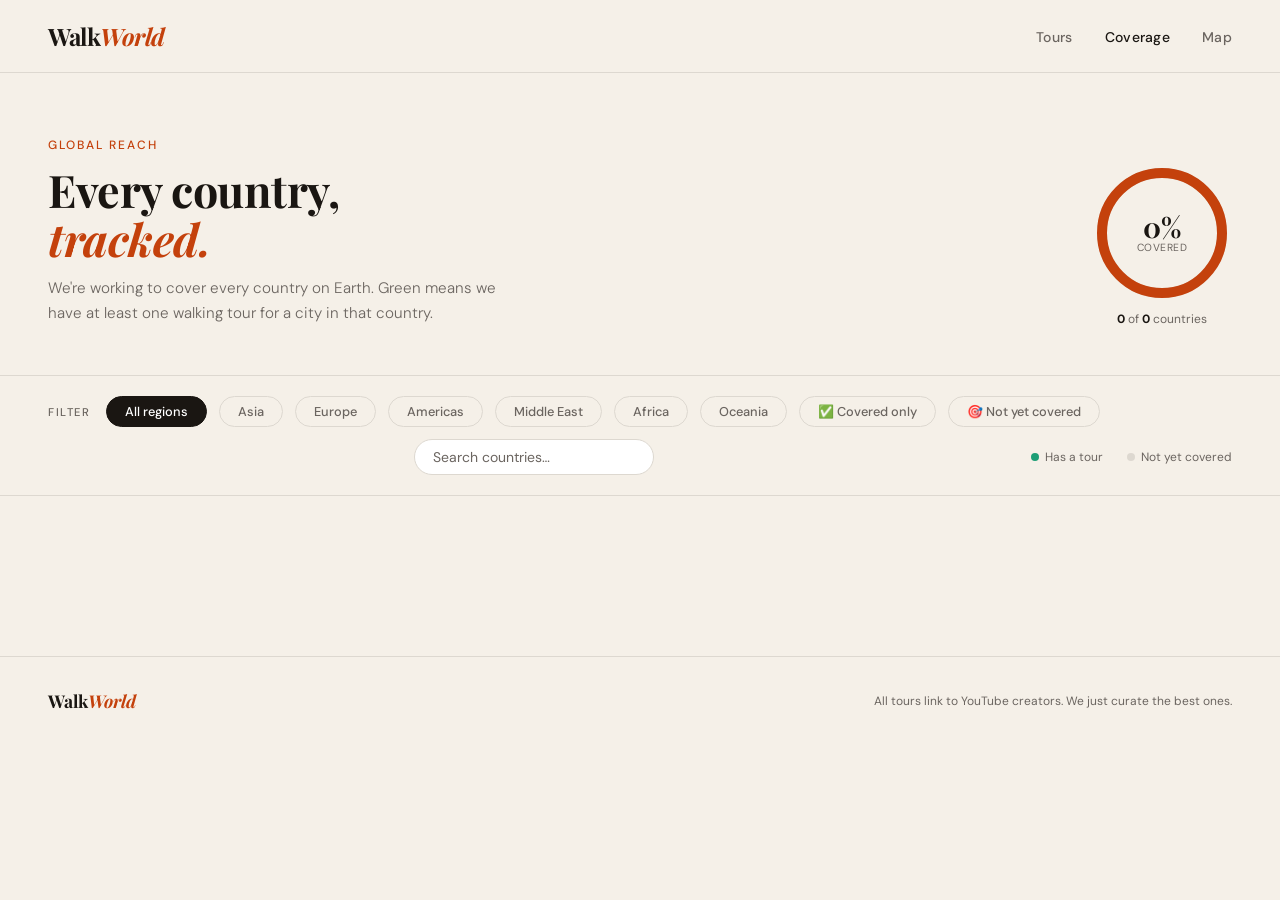
==== coverage.html @ 1f871b3d "update version 3.0.0" ====
<!DOCTYPE html>
<html lang="en">
<head>
  <meta charset="UTF-8">
  <meta name="viewport" content="width=device-width, initial-scale=1.0">
  <title>World Coverage — WalkWorld</title>
  <link href="https://fonts.googleapis.com/css2?family=Playfair+Display:ital,wght@0,400;0,700;1,400&family=DM+Sans:wght@300;400;500&display=swap" rel="stylesheet">
  <link rel="stylesheet" href="styles.css">
  <style>
    /* ── PAGE-SPECIFIC STYLES ── */

    .coverage-hero {
      padding: 4rem 3rem 3rem;
      border-bottom: 1px solid var(--border);
      display: flex;
      align-items: flex-end;
      justify-content: space-between;
      gap: 2rem;
      flex-wrap: wrap;
    }

    .coverage-hero-text p.hero-eyebrow { margin-bottom: 0.75rem; }

    .coverage-hero-title {
      font-family: 'Playfair Display', serif;
      font-size: clamp(2rem, 3.5vw, 3rem);
      font-weight: 700;
      line-height: 1.1;
      letter-spacing: -0.5px;
      margin-bottom: 0.75rem;
    }
    .coverage-hero-title em { font-style: italic; color: var(--rust); }

    .coverage-hero-desc {
      font-size: 0.95rem;
      color: var(--muted);
      max-width: 480px;
      line-height: 1.7;
      font-weight: 300;
    }

    /* progress ring */
    .coverage-ring-wrap {
      display: flex;
      flex-direction: column;
      align-items: center;
      gap: 0.5rem;
      flex-shrink: 0;
    }
    .coverage-ring {
      position: relative;
      width: 140px;
      height: 140px;
    }
    .coverage-ring svg {
      transform: rotate(-90deg);
      width: 140px;
      height: 140px;
    }
    .coverage-ring circle {
      fill: none;
      stroke-width: 10;
      stroke-linecap: round;
    }
    .ring-track  { stroke: var(--border); }
    .ring-fill   { stroke: var(--rust); transition: stroke-dashoffset 0.8s ease; }
    .ring-label {
      position: absolute;
      inset: 0;
      display: flex;
      flex-direction: column;
      align-items: center;
      justify-content: center;
    }
    .ring-pct {
      font-family: 'Playfair Display', serif;
      font-size: 1.75rem;
      font-weight: 700;
      color: var(--ink);
      line-height: 1;
    }
    .ring-sub {
      font-size: 0.65rem;
      color: var(--muted);
      letter-spacing: 0.5px;
      text-transform: uppercase;
    }
    .ring-caption {
      font-size: 0.75rem;
      color: var(--muted);
      text-align: center;
    }
    .ring-caption strong { color: var(--ink); }

    /* filter + search bar */
    .coverage-controls {
      padding: 1.25rem 3rem;
      display: flex;
      align-items: center;
      gap: 0.75rem;
      flex-wrap: wrap;
      border-bottom: 1px solid var(--border);
    }

    /* region section headings */
    .region-section { margin-bottom: 3rem; }

    .region-heading {
      display: flex;
      align-items: center;
      justify-content: space-between;
      margin-bottom: 1.25rem;
      padding-bottom: 0.75rem;
      border-bottom: 1px solid var(--border);
    }

    .region-heading h2 {
      font-family: 'Playfair Display', serif;
      font-size: 1.2rem;
      font-weight: 700;
    }

    .region-tally {
      font-size: 0.75rem;
      color: var(--muted);
    }
    .region-tally strong { color: var(--ink); }

    /* country grid */
    .country-grid {
      display: grid;
      grid-template-columns: repeat(auto-fill, minmax(180px, 1fr));
      gap: 0.6rem;
    }

    /* country pill */
    .country-pill {
      display: flex;
      align-items: center;
      gap: 8px;
      padding: 9px 14px;
      border-radius: 6px;
      border: 1px solid var(--border);
      background: var(--card-bg);
      font-size: 0.8rem;
      font-weight: 400;
      color: var(--muted);
      cursor: default;
      transition: all 0.15s;
      position: relative;
      overflow: hidden;
    }

    /* covered state */
    .country-pill.covered {
      border-color: #b8d9c8;
      background: #f0f8f4;
      color: var(--ink);
      font-weight: 500;
      cursor: pointer;
    }
    .country-pill.covered:hover {
      border-color: #1D9E75;
      box-shadow: 0 2px 12px rgba(29,158,117,0.12);
      transform: translateY(-1px);
    }

    .pill-dot {
      width: 7px;
      height: 7px;
      border-radius: 50%;
      flex-shrink: 0;
      background: var(--border);
    }
    .country-pill.covered .pill-dot {
      background: #1D9E75;
    }

    .pill-name { flex: 1; }

    .pill-count {
      font-size: 0.7rem;
      font-weight: 500;
      background: #1D9E75;
      color: #fff;
      border-radius: 100px;
      padding: 1px 7px;
      white-space: nowrap;
    }

    /* tooltip on covered pills */
    .pill-tooltip {
      display: none;
      position: absolute;
      bottom: calc(100% + 6px);
      left: 50%;
      transform: translateX(-50%);
      background: var(--ink);
      color: #fff;
      font-size: 0.7rem;
      font-weight: 400;
      padding: 6px 10px;
      border-radius: 4px;
      white-space: nowrap;
      z-index: 10;
      pointer-events: none;
      max-width: 220px;
      white-space: normal;
      text-align: center;
      line-height: 1.4;
    }
    .pill-tooltip::after {
      content: '';
      position: absolute;
      top: 100%;
      left: 50%;
      transform: translateX(-50%);
      border: 5px solid transparent;
      border-top-color: var(--ink);
    }
    .country-pill.covered:hover .pill-tooltip { display: block; }

    /* uncovered search hide */
    .country-pill.hidden { display: none; }

    /* empty region message */
    .region-empty {
      font-size: 0.85rem;
      color: var(--muted);
      padding: 1rem 0;
    }

    /* legend */
    .legend {
      display: flex;
      align-items: center;
      gap: 1.5rem;
      font-size: 0.75rem;
      color: var(--muted);
      margin-left: auto;
    }
    .legend-item { display: flex; align-items: center; gap: 6px; }
    .legend-dot { width: 8px; height: 8px; border-radius: 50%; }
    .legend-dot.covered   { background: #1D9E75; }
    .legend-dot.uncovered { background: var(--border); }

    .coverage-main { padding: 3rem; }

    @media (max-width: 768px) {
      .coverage-hero    { padding: 2.5rem 1.25rem 2rem; }
      .coverage-controls { padding: 1rem 1.25rem; }
      .coverage-main    { padding: 2rem 1.25rem; }
      .country-grid     { grid-template-columns: repeat(auto-fill, minmax(140px, 1fr)); }
      .coverage-ring-wrap { display: none; }
      .legend           { display: none; }
    }
  </style>
</head>
<body>

  <!-- NAV -->
  <nav>
    <a href="index.html" class="logo">Walk<span>World</span></a>
    <ul class="nav-links">
      <li><a href="index.html">Tours</a></li>
      <li><a href="coverage.html" style="color:var(--ink)">Coverage</a></li>
      <li><a href="map.html">Map</a></li>
    </ul>
  </nav>

  <!-- HERO -->
  <div class="coverage-hero">
    <div class="coverage-hero-text">
      <p class="hero-eyebrow">Global reach</p>
      <h1 class="coverage-hero-title">Every country,<br><em>tracked.</em></h1>
      <p class="coverage-hero-desc">
        We're working to cover every country on Earth. Green means we have at least one walking tour for a city in that country.
      </p>
    </div>
    <div class="coverage-ring-wrap">
      <div class="coverage-ring">
        <svg viewBox="0 0 140 140">
          <circle class="ring-track" cx="70" cy="70" r="60" />
          <circle class="ring-fill"  cx="70" cy="70" r="60" id="ringFill" />
        </svg>
        <div class="ring-label">
          <span class="ring-pct" id="ringPct">0%</span>
          <span class="ring-sub">covered</span>
        </div>
      </div>
      <p class="ring-caption"><strong id="coveredCount">0</strong> of <strong id="totalCount">0</strong> countries</p>
    </div>
  </div>

  <!-- CONTROLS -->
  <div class="coverage-controls">
    <span class="filter-label">Filter</span>
    <button class="filter-btn active" onclick="setRegion('all', this)">All regions</button>
    <button class="filter-btn" onclick="setRegion('asia', this)">Asia</button>
    <button class="filter-btn" onclick="setRegion('europe', this)">Europe</button>
    <button class="filter-btn" onclick="setRegion('americas', this)">Americas</button>
    <button class="filter-btn" onclick="setRegion('middleeast', this)">Middle East</button>
    <button class="filter-btn" onclick="setRegion('africa', this)">Africa</button>
    <button class="filter-btn" onclick="setRegion('oceania', this)">Oceania</button>
    <button class="filter-btn" onclick="setRegion('covered', this)">✅ Covered only</button>
    <button class="filter-btn" onclick="setRegion('uncovered', this)">🎯 Not yet covered</button>
    <input class="search-input" type="text" id="countrySearch" placeholder="Search countries…" oninput="renderCoverage()">
    <div class="legend">
      <div class="legend-item"><div class="legend-dot covered"></div> Has a tour</div>
      <div class="legend-item"><div class="legend-dot uncovered"></div> Not yet covered</div>
    </div>
  </div>

  <!-- COUNTRY GRID -->
  <main class="coverage-main" id="coverageMain"></main>

  <!-- FOOTER -->
  <footer>
    <div class="footer-logo">Walk<span>World</span></div>
    <p class="footer-note">All tours link to YouTube creators. We just curate the best ones.</p>
  </footer>

  <script src="countries.js"></script>
  <script src="app.js"></script>
  <script>
    /* ── Build a map of country → tours[] from app.js data ── */
    function buildCoverageMap() {
      const map = {};
      tours.forEach(t => {
        const key = t.country.trim().toLowerCase();
        if (!map[key]) map[key] = [];
        map[key].push(t);
      });
      return map;
    }

    const REGION_LABELS = {
      asia:       'Asia',
      europe:     'Europe',
      americas:   'Americas',
      middleeast: 'Middle East',
      africa:     'Africa',
      oceania:    'Oceania',
    };

    const REGION_ORDER = ['europe', 'asia', 'americas', 'africa', 'middleeast', 'oceania'];

    let activeRegion = 'all';

    function setRegion(region, btn) {
      activeRegion = region;
      document.querySelectorAll('.filter-btn').forEach(b => b.classList.remove('active'));
      btn.classList.add('active');
      renderCoverage();
    }

    /* ── Update the SVG progress ring ── */
    function updateRing(covered, total) {
      const pct       = total ? Math.round((covered / total) * 100) : 0;
      const r         = 60;
      const circ      = 2 * Math.PI * r;
      const offset    = circ - (pct / 100) * circ;

      const fill = document.getElementById('ringFill');
      fill.style.strokeDasharray  = circ;
      fill.style.strokeDashoffset = offset;

      document.getElementById('ringPct').textContent      = pct + '%';
      document.getElementById('coveredCount').textContent = covered;
      document.getElementById('totalCount').textContent   = total;
    }

    /* ── Main render ── */
    function renderCoverage() {
      const coverageMap = buildCoverageMap();
      const search      = document.getElementById('countrySearch').value.trim().toLowerCase();
      const main        = document.getElementById('coverageMain');

      /* Determine which regions to show */
      const regionsToShow =
        (activeRegion === 'all' || activeRegion === 'covered' || activeRegion === 'uncovered')
          ? REGION_ORDER
          : [activeRegion];

      let totalShown   = 0;
      let coveredShown = 0;
      let html         = '';

      regionsToShow.forEach(region => {
        let countries = ALL_COUNTRIES.filter(c => c.region === region);

        /* Apply covered / uncovered filter */
        if (activeRegion === 'covered') {
          countries = countries.filter(c => coverageMap[c.name.toLowerCase()]);
        } else if (activeRegion === 'uncovered') {
          countries = countries.filter(c => !coverageMap[c.name.toLowerCase()]);
        }

        /* Apply search */
        if (search) {
          countries = countries.filter(c => c.name.toLowerCase().includes(search));
        }

        if (!countries.length) return;

        const coveredInRegion = countries.filter(c => coverageMap[c.name.toLowerCase()]).length;
        totalShown   += countries.length;
        coveredShown += coveredInRegion;

        const pills = countries.map(c => {
          const key        = c.name.toLowerCase();
          const tourList   = coverageMap[key] || [];
          const isCovered  = tourList.length > 0;
          const cityNames  = [...new Set(tourList.map(t => t.city))].join(', ');
          const tourWord   = tourList.length === 1 ? 'tour' : 'tours';
          const tooltip    = isCovered
            ? `${tourList.length} ${tourWord} · ${cityNames}`
            : '';

          return `
            <div class="country-pill ${isCovered ? 'covered' : ''}"
                 ${isCovered ? `onclick="goToTours('${c.name}')" title=""` : ''}>
              <span class="pill-dot"></span>
              <span class="pill-name">${c.name}</span>
              ${isCovered ? `<span class="pill-count">${tourList.length}</span>` : ''}
              ${isCovered ? `<span class="pill-tooltip">${tooltip}</span>` : ''}
            </div>`;
        }).join('');

        html += `
          <div class="region-section">
            <div class="region-heading">
              <h2>${REGION_LABELS[region]}</h2>
              <span class="region-tally">
                <strong>${coveredInRegion}</strong> of ${countries.length} covered
              </span>
            </div>
            <div class="country-grid">${pills}</div>
          </div>`;
      });

      main.innerHTML = html || `<p class="region-empty">No countries match your search.</p>`;

      /* Update ring with global (unfiltered) stats for all/covered/uncovered,
         or region-specific stats when a region is selected */
      if (activeRegion === 'all' || activeRegion === 'covered' || activeRegion === 'uncovered') {
        const allTotal   = ALL_COUNTRIES.length;
        const allCovered = ALL_COUNTRIES.filter(c => coverageMap[c.name.toLowerCase()]).length;
        updateRing(allCovered, allTotal);
      } else {
        updateRing(coveredShown, totalShown);
      }
    }

    /* ── Navigate back to tours page filtered by country ── */
    function goToTours(countryName) {
      /* Pass the country as a search param so index.html can pre-fill the search */
      window.location.href = `index.html?search=${encodeURIComponent(countryName)}`;
    }

    /* ── On index.html, pick up the ?search= param ── */
    (function applySearchParam() {
      if (!document.getElementById('searchInput')) return; // not on index page
      const params = new URLSearchParams(window.location.search);
      const q = params.get('search');
      if (q) {
        document.getElementById('searchInput').value = q;
        searchTerm = q.toLowerCase();
        render();
      }
    })();

    renderCoverage();
  </script>
</body>
</html>
---- styles.css ----
/* ============================================================
   WalkWorld — styles.css
   ============================================================ */

/* ── VARIABLES ── */
:root {
  --cream:      #f5f0e8;
  --ink:        #1a1612;
  --rust:       #c4410c;
  --rust-light: #f0d5c8;
  --muted:      #6b6560;
  --border:     #ddd8d0;
  --card-bg:    #ffffff;
}

/* ── RESET ── */
*  { box-sizing: border-box; margin: 0; padding: 0; }

body {
  font-family: 'DM Sans', sans-serif;
  background: var(--cream);
  color: var(--ink);
  min-height: 100vh;
}

/* ============================================================
   NAV
   ============================================================ */
nav {
  display: flex;
  align-items: center;
  justify-content: space-between;
  padding: 1.25rem 3rem;
  border-bottom: 1px solid var(--border);
  background: var(--cream);
  position: sticky;
  top: 0;
  z-index: 200;
}

.logo {
  font-family: 'Playfair Display', serif;
  font-size: 1.5rem;
  font-weight: 700;
  letter-spacing: -0.5px;
  color: var(--ink);
  text-decoration: none;
}
.logo span { color: var(--rust); font-style: italic; }

.nav-links            { display: flex; gap: 2rem; list-style: none; }
.nav-links a          { font-size: 0.875rem; font-weight: 500; color: var(--muted); text-decoration: none; letter-spacing: 0.3px; transition: color 0.2s; }
.nav-links a:hover    { color: var(--ink); }

/* ============================================================
   HERO
   ============================================================ */
.hero {
  display: grid;
  grid-template-columns: 1fr 1fr;
  min-height: 480px;
  border-bottom: 1px solid var(--border);
  overflow: hidden;
}

.hero-text {
  padding: 5rem 3rem 4rem;
  display: flex;
  flex-direction: column;
  justify-content: center;
  gap: 1.5rem;
}

.hero-eyebrow {
  font-size: 0.75rem;
  font-weight: 500;
  letter-spacing: 2px;
  text-transform: uppercase;
  color: var(--rust);
}

.hero-title {
  font-family: 'Playfair Display', serif;
  font-size: clamp(2.5rem, 4vw, 3.75rem);
  font-weight: 700;
  line-height: 1.1;
  letter-spacing: -1px;
}
.hero-title em { font-style: italic; color: var(--rust); }

.hero-desc {
  font-size: 1rem;
  color: var(--muted);
  line-height: 1.7;
  max-width: 420px;
  font-weight: 300;
}

.hero-stats          { display: flex; gap: 2.5rem; margin-top: 0.5rem; }
.hero-stat-num       { font-family: 'Playfair Display', serif; font-size: 1.75rem; font-weight: 700; color: var(--ink); display: block; }
.hero-stat-label     { font-size: 0.75rem; color: var(--muted); letter-spacing: 0.5px; }

.hero-visual {
  background: var(--ink);
  position: relative;
  overflow: hidden;
  display: flex;
  align-items: flex-end;
  padding: 2.5rem;
}
.hero-visual::before {
  content: '';
  position: absolute;
  inset: 0;
  background: repeating-linear-gradient(
    45deg,
    transparent,
    transparent 40px,
    rgba(255,255,255,0.015) 40px,
    rgba(255,255,255,0.015) 80px
  );
}

/* bokeh blobs */
.blob                { position: absolute; border-radius: 50%; filter: blur(80px); opacity: 0.18; pointer-events: none; }
.blob-1              { width: 280px; height: 280px; background: #ff6b35; top: -60px; right: -40px; }
.blob-2              { width: 200px; height: 200px; background: #5b8fff; bottom: 40px; left: 40px; }
.blob-3              { width: 160px; height: 160px; background: #ff3c8e; top: 40%; left: 30%; }

.featured-card {
  position: relative;
  z-index: 2;
  background: rgba(255,255,255,0.07);
  border: 1px solid rgba(255,255,255,0.12);
  border-radius: 4px;
  padding: 1.5rem;
  width: 100%;
  backdrop-filter: blur(4px);
}

.featured-label      { font-size: 0.65rem; letter-spacing: 2px; text-transform: uppercase; color: var(--rust); margin-bottom: 0.75rem; font-weight: 500; }
.featured-title      { font-family: 'Playfair Display', serif; font-size: 1.2rem; color: #fff; line-height: 1.35; margin-bottom: 1rem; }
.featured-meta       { display: flex; align-items: center; justify-content: space-between; }
.featured-views      { font-size: 0.8rem; color: rgba(255,255,255,0.5); }
.featured-views strong { color: rgba(255,255,255,0.85); }

.watch-pill {
  display: inline-flex;
  align-items: center;
  gap: 6px;
  background: var(--rust);
  color: #fff;
  font-family: 'DM Sans', sans-serif;
  font-size: 0.75rem;
  font-weight: 500;
  padding: 7px 16px;
  border-radius: 100px;
  border: none;
  cursor: pointer;
  transition: background 0.2s, transform 0.15s;
}
.watch-pill:hover    { background: #a8360a; transform: scale(1.03); }

/* CSS-only play triangle */
.play-tri {
  width: 0;
  height: 0;
  border-top: 4px solid transparent;
  border-bottom: 4px solid transparent;
  border-left: 7px solid #fff;
  display: inline-block;
}

/* ============================================================
   FILTER BAR
   ============================================================ */
.filter-bar {
  padding: 1.25rem 3rem;
  display: flex;
  align-items: center;
  gap: 0.75rem;
  flex-wrap: wrap;
  border-bottom: 1px solid var(--border);
}

.filter-label {
  font-size: 0.7rem;
  font-weight: 500;
  letter-spacing: 1.5px;
  text-transform: uppercase;
  color: var(--muted);
  white-space: nowrap;
  margin-right: 0.25rem;
}

.filter-btn {
  font-family: 'DM Sans', sans-serif;
  font-size: 0.8rem;
  font-weight: 500;
  padding: 6px 18px;
  border-radius: 100px;
  border: 1px solid var(--border);
  background: transparent;
  color: var(--muted);
  cursor: pointer;
  white-space: nowrap;
  transition: all 0.2s;
}
.filter-btn:hover    { border-color: var(--ink); color: var(--ink); }
.filter-btn.active   { background: var(--ink); border-color: var(--ink); color: #fff; }

.search-input {
  font-family: 'DM Sans', sans-serif;
  font-size: 0.875rem;
  padding: 8px 18px;
  border: 1px solid var(--border);
  border-radius: 100px;
  background: #fff;
  color: var(--ink);
  width: 240px;
  outline: none;
  transition: border-color 0.2s;
  margin-left: auto;
}
.search-input:focus       { border-color: var(--ink); }
.search-input::placeholder { color: var(--muted); }

/* ============================================================
   MAIN / GRID
   ============================================================ */
.main            { padding: 3rem; }

.section-header  { display: flex; align-items: baseline; justify-content: space-between; margin-bottom: 2rem; }
.section-title   { font-family: 'Playfair Display', serif; font-size: 1.5rem; font-weight: 700; }
.section-count   { font-size: 0.8rem; color: var(--muted); }

.grid {
  display: grid;
  grid-template-columns: repeat(auto-fill, minmax(300px, 1fr));
  gap: 1.5rem;
}

/* ============================================================
   CARD
   ============================================================ */
.card {
  background: var(--card-bg);
  border: 1px solid var(--border);
  border-radius: 6px;
  overflow: hidden;
  transition: transform 0.25s, box-shadow 0.25s;
  animation: fadeUp 0.4s ease both;
}

@keyframes fadeUp {
  from { opacity: 0; transform: translateY(16px); }
  to   { opacity: 1; transform: translateY(0); }
}

.card:hover { transform: translateY(-4px); box-shadow: 0 12px 40px rgba(0,0,0,0.1); }

.card-thumb {
  aspect-ratio: 16/9;
  position: relative;
  overflow: hidden;
  display: flex;
  align-items: center;
  justify-content: center;
  cursor: pointer;
}

.card-thumb-bg {
  position: absolute;
  inset: 0;
  display: flex;
  align-items: center;
  justify-content: center;
  font-size: 3rem;
}

.card-thumb-overlay {
  position: absolute;
  inset: 0;
  background: linear-gradient(to top, rgba(0,0,0,0.55) 0%, transparent 60%);
  transition: background 0.2s;
}
.card-thumb:hover .card-thumb-overlay {
  background: linear-gradient(to top, rgba(0,0,0,0.72) 0%, rgba(0,0,0,0.2) 100%);
}

/* circular play button on thumbnail */
.thumb-play {
  position: absolute;
  z-index: 3;
  width: 52px;
  height: 52px;
  border-radius: 50%;
  background: rgba(255,255,255,0.15);
  border: 2px solid rgba(255,255,255,0.5);
  display: flex;
  align-items: center;
  justify-content: center;
  transition: background 0.2s, transform 0.2s;
  backdrop-filter: blur(4px);
}
.card-thumb:hover .thumb-play {
  background: var(--rust);
  border-color: var(--rust);
  transform: scale(1.1);
}

.thumb-play-tri {
  width: 0;
  height: 0;
  border-top: 9px solid transparent;
  border-bottom: 9px solid transparent;
  border-left: 16px solid #fff;
  margin-left: 3px;
}

.card-badge-wrap { position: absolute; top: 10px; left: 10px; display: flex; gap: 6px; z-index: 4; }

.badge           { font-size: 0.6rem; font-weight: 500; letter-spacing: 1px; text-transform: uppercase; padding: 4px 9px; border-radius: 3px; }
.badge-trending  { background: var(--rust); color: #fff; }
.badge-region    { background: rgba(255,255,255,0.18); color: rgba(255,255,255,0.9); backdrop-filter: blur(4px); border: 1px solid rgba(255,255,255,0.2); }

.card-duration {
  position: absolute;
  bottom: 10px;
  right: 10px;
  background: rgba(0,0,0,0.7);
  color: rgba(255,255,255,0.9);
  font-size: 0.7rem;
  padding: 3px 8px;
  border-radius: 3px;
  font-weight: 500;
  z-index: 4;
}

.card-body       { padding: 1.1rem 1.25rem 1.25rem; }
.card-city       { font-size: 0.65rem; font-weight: 500; letter-spacing: 1.5px; text-transform: uppercase; color: var(--rust); margin-bottom: 6px; }
.card-country    { font-size: 0.80rem; font-weight: 500; letter-spacing: 1.5px; text-transform: uppercase; color: var(--rust); margin-bottom: 6px; }
.card-title      { font-family: 'Playfair Display', serif; font-size: 0.95rem; font-weight: 400; line-height: 1.45; color: var(--ink); margin-bottom: 1rem; }
.card-footer     { display: flex; align-items: center; justify-content: space-between; }
.card-views      { font-size: 0.75rem; color: var(--muted); }
.card-views strong { color: var(--ink); font-weight: 500; }

.card-watch {
  font-family: 'DM Sans', sans-serif;
  font-size: 0.75rem;
  font-weight: 500;
  color: var(--rust);
  border: none;
  background: var(--rust-light);
  padding: 6px 16px;
  border-radius: 100px;
  cursor: pointer;
  transition: all 0.2s;
}
.card-watch:hover { background: var(--rust); color: #fff; }

/* ============================================================
   EMPTY STATE
   ============================================================ */
.empty           { grid-column: 1/-1; text-align: center; padding: 5rem 0; color: var(--muted); }
.empty-icon      { font-size: 3rem; margin-bottom: 1rem; }
.empty p         { font-size: 0.9rem; }

/* ============================================================
   MODAL
   ============================================================ */
.modal-backdrop {
  display: none;
  position: fixed;
  inset: 0;
  background: rgba(10,8,6,0.88);
  z-index: 1000;
  align-items: center;
  justify-content: center;
  padding: 1.5rem;
}
.modal-backdrop.open { display: flex; animation: fadeIn 0.2s ease; }

@keyframes fadeIn {
  from { opacity: 0; }
  to   { opacity: 1; }
}

.modal {
  width: 100%;
  max-width: 900px;
  background: var(--ink);
  border-radius: 8px;
  overflow: hidden;
  animation: slideUp 0.25s ease;
}

@keyframes slideUp {
  from { opacity: 0; transform: translateY(20px) scale(0.98); }
  to   { opacity: 1; transform: translateY(0) scale(1); }
}

.modal-video             { width: 100%; aspect-ratio: 16/9; background: #000; }
.modal-video iframe      { width: 100%; height: 100%; border: none; display: block; }

/* placeholder for tours without a confirmed embed */
.modal-placeholder {
  width: 100%;
  aspect-ratio: 16/9;
  display: flex;
  flex-direction: column;
  align-items: center;
  justify-content: center;
  gap: 0.75rem;
  background: #0d0d0d;
  color: rgba(255,255,255,0.45);
  font-size: 0.85rem;
  text-align: center;
  padding: 2.5rem;
}
.modal-placeholder .big-emoji       { font-size: 3.5rem; }
.modal-placeholder .placeholder-title {
  font-family: 'Playfair Display', serif;
  font-size: 1.05rem;
  color: rgba(255,255,255,0.75);
  line-height: 1.4;
  margin-top: 0.25rem;
}
.modal-placeholder a {
  margin-top: 0.75rem;
  display: inline-block;
  background: var(--rust);
  color: #fff;
  font-size: 0.8rem;
  font-weight: 500;
  padding: 8px 20px;
  border-radius: 100px;
  text-decoration: none;
  transition: background 0.2s;
}
.modal-placeholder a:hover { background: #a8360a; }

.modal-info {
  padding: 1.25rem 1.5rem 1.5rem;
  display: flex;
  align-items: flex-start;
  justify-content: space-between;
  gap: 1rem;
}

.modal-meta      { flex: 1; }
.modal-city      { font-size: 0.65rem; font-weight: 500; letter-spacing: 1.5px; text-transform: uppercase; color: var(--rust); margin-bottom: 5px; }
.modal-title     { font-family: 'Playfair Display', serif; font-size: 1.1rem; color: #fff; line-height: 1.4; margin-bottom: 5px; }
.modal-views     { font-size: 0.78rem; color: rgba(255,255,255,0.4); }

.modal-actions   { display: flex; align-items: center; gap: 0.75rem; flex-shrink: 0; padding-top: 2px; }

.btn-yt {
  font-family: 'DM Sans', sans-serif;
  font-size: 0.75rem;
  font-weight: 500;
  padding: 7px 16px;
  border-radius: 100px;
  border: 1px solid rgba(255,255,255,0.18);
  background: transparent;
  color: rgba(255,255,255,0.65);
  cursor: pointer;
  text-decoration: none;
  transition: all 0.2s;
  white-space: nowrap;
}
.btn-yt:hover    { border-color: rgba(255,255,255,0.4); color: #fff; }

.btn-close {
  width: 36px;
  height: 36px;
  border-radius: 50%;
  border: 1px solid rgba(255,255,255,0.18);
  background: transparent;
  color: rgba(255,255,255,0.55);
  font-size: 1rem;
  cursor: pointer;
  display: flex;
  align-items: center;
  justify-content: center;
  transition: all 0.2s;
  flex-shrink: 0;
}
.btn-close:hover { background: rgba(255,255,255,0.1); color: #fff; }

/* ============================================================
   FOOTER
   ============================================================ */
footer {
  border-top: 1px solid var(--border);
  padding: 2rem 3rem;
  display: flex;
  align-items: center;
  justify-content: space-between;
  margin-top: 4rem;
}

.footer-logo     { font-family: 'Playfair Display', serif; font-size: 1.1rem; font-weight: 700; color: var(--ink); }
.footer-logo span { color: var(--rust); font-style: italic; }
.footer-note     { font-size: 0.75rem; color: var(--muted); }

/* ============================================================
   RESPONSIVE
   ============================================================ */
@media (max-width: 768px) {
  nav                   { padding: 1rem 1.25rem; }
  .nav-links            { display: none; }
  .hero                 { grid-template-columns: 1fr; }
  .hero-visual          { display: none; }
  .hero-text            { padding: 3rem 1.25rem 2.5rem; }
  .filter-bar           { padding: 1rem 1.25rem; }
  .search-input         { width: 100%; margin-left: 0; }
  .main                 { padding: 2rem 1.25rem; }
  footer                { flex-direction: column; gap: 0.5rem; text-align: center; padding: 1.5rem; }
  .modal-info           { flex-direction: column; }
  .modal-actions        { width: 100%; justify-content: flex-end; }
}


* ── DARK MODE TOGGLE BUTTON ── */
.theme-toggle {
  width: 38px;
  height: 38px;
  border-radius: 50%;
  border: 1px solid var(--border);
  background: transparent;
  color: var(--muted);
  font-size: 1rem;
  cursor: pointer;
  display: flex;
  align-items: center;
  justify-content: center;
  transition: all 0.2s;
  flex-shrink: 0;
}
.theme-toggle:hover {
  border-color: var(--ink);
  color: var(--ink);
  background: var(--rust-light);
}
 
/* hide/show sun vs moon icon */
.icon-moon { display: block; }
.icon-sun  { display: none; }
[data-theme="dark"] .icon-moon { display: none; }
[data-theme="dark"] .icon-sun  { display: block; }
 
/* ── DARK MODE HERO VISUAL OVERRIDE ── */
[data-theme="dark"] .hero-visual {
  background: #0a0806;
}
 
/* ── DARK MODE SEARCH INPUT ── */
[data-theme="dark"] .search-input {
  background: #1a1712;
}
 

/* ── DARK MODE VARIABLES ── */
[data-theme="dark"] {
  --cream:      #0e0c0a;
  --ink:        #f5f0e8;

  --rust:       #ff6b35;
  --rust-light: #3a1d12;

  /* FIXED */
  --muted:      #c2bbb4;   /* brighter for readability */
  --border:     #3a342f;   /* more visible separation */
  --card-bg:    #181512;   /* slightly lifted from bg */
}


[data-theme="dark"] .card-thumb-overlay {
  background: linear-gradient(
    to top,
    rgba(0,0,0,0.75) 0%,
    rgba(0,0,0,0.25) 100%
  );
}

[data-theme="dark"] .filter-btn {
  color: #d6d0c8;
  border-color: #3a342f;
  background: rgba(255,255,255,0.04);
}

[data-theme="dark"] .filter-btn:hover {
  color: #fff;
  border-color: var(--rust);
  background: rgba(255,255,255,0.08);
}

[data-theme="dark"] .filter-btn.active {
  background: var(--rust);
  border-color: var(--rust);
  color: #fff;
}

/* ── THEME TOGGLE (REFINED) ── */
.theme-toggle {
  display: inline-flex;
  align-items: center;
  gap: 8px;

  height: 34px;
  padding: 0 14px;

  border-radius: 100px;
  border: 1px solid var(--border);

  background: var(--card-bg);
  color: var(--muted);

  font-family: 'DM Sans', sans-serif;
  font-size: 0.75rem;
  font-weight: 500;
  letter-spacing: 0.5px;

  cursor: pointer;
  transition: all 0.25s ease;
}

/* icon */
.theme-toggle svg {
  width: 14px;
  height: 14px;
}

/* hover */
.theme-toggle:hover {
  border-color: var(--rust);
  color: var(--rust);
  background: var(--rust-light);
}

/* active press */
.theme-toggle:active {
  transform: scale(0.96);
}

.card-views,
.modal-views {
  color: rgba(255,255,255,0.65);
}

.featured-views {
  color: rgba(255,255,255,0.65);
}

.modal-title {
  color: #fff;
}

.modal-views {
  color: rgba(255,255,255,0.65);
}

[data-theme="dark"] .card-views,
[data-theme="dark"] .featured-views,
[data-theme="dark"] .modal-views {
  color: rgba(0, 0, 0, 0.7);
}

[data-theme="dark"] .card-views strong,
[data-theme="dark"] .featured-views strong {
  color: #000000;
}

[data-theme="dark"] .card-duration {
  background: rgba(0,0,0,0.85);
  color: #fff;
  border: 1px solid rgba(255,255,255,0.15);
}

[data-theme="dark"] .modal-title {
  color: #000000;
  font-weight: 600; /* stronger presence */
  letter-spacing: 0.2px;
}


/* ── RANDOM TOUR BUTTON & MODAL ── */
.random-btn {
  font-family: 'DM Sans', sans-serif;
  font-size: 0.8rem;
  font-weight: 500;
  padding: 7px 16px;
  border-radius: 100px;
  border: 1px solid var(--border);
  background: #fff;
  color: var(--ink);
  cursor: pointer;
  display: inline-flex;
  align-items: center;
  gap: 6px;
  transition: all 0.2s;
}
.random-btn:hover { border-color: var(--rust); color: var(--rust); transform: scale(1.04); }
.random-btn:active { transform: scale(0.97); }
.random-dice { font-size: 14px; }

.random-backdrop {
  display: none;
  position: fixed;
  inset: 0;
  background: rgba(10,8,6,0.88);
  z-index: 1001;
  align-items: center;
  justify-content: center;
  padding: 1.5rem;
}
.random-backdrop.open { display: flex; animation: fadeIn 0.2s ease; }

.random-modal {
  width: 100%;
  max-width: 480px;
  background: var(--ink);
  border-radius: 12px;
  padding: 2.5rem 2rem 2rem;
  position: relative;
  animation: slideUp 0.25s ease;
  min-height: 280px;
  display: flex;
  flex-direction: column;
  align-items: center;
  justify-content: center;
}
.random-close { position: absolute; top: 1rem; right: 1rem; }

.random-spinning { display: flex; flex-direction: column; align-items: center; gap: 1.25rem; text-align: center; }
.random-globe { font-size: 5rem; line-height: 1; display: block; animation: globeSpin 0.6s linear infinite; }
@keyframes globeSpin { 0% { transform: scale(1); } 50% { transform: scale(1.08); } 100% { transform: scale(1); } }
.random-label { font-family: 'Playfair Display', serif; font-size: 1.1rem; font-style: italic; color: rgba(255,255,255,0.6); }

.random-result { display: flex; flex-direction: column; align-items: center; gap: 0.6rem; text-align: center; width: 100%; animation: fadeIn 0.3s ease; }
.random-result-eyebrow { font-size: 0.65rem; font-weight: 500; letter-spacing: 2px; text-transform: uppercase; color: var(--rust); }
.random-result-city { font-size: 0.8rem; font-weight: 500; letter-spacing: 1px; text-transform: uppercase; color: rgba(255,255,255,0.5); }
.random-result-title { font-family: 'Playfair Display', serif; font-size: 1.2rem; color: #fff; line-height: 1.4; margin: 0.25rem 0; }
.random-result-meta { font-size: 0.78rem; color: rgba(255,255,255,0.35); }
.random-result-actions { display: flex; align-items: center; gap: 0.75rem; margin-top: 0.75rem; flex-wrap: wrap; justify-content: center; }

.random-again-btn {
  font-family: 'DM Sans', sans-serif;
  font-size: 0.75rem;
  font-weight: 500;
  padding: 7px 16px;
  border-radius: 100px;
  border: 1px solid rgba(255,255,255,0.2);
  background: transparent;
  color: rgba(255,255,255,0.65);
  cursor: pointer;
  transition: all 0.2s;
}
.random-again-btn:hover { border-color: rgba(255,255,255,0.45); color: #fff; }

@media (max-width: 480px) {
  .random-modal { padding: 2rem 1.25rem 1.5rem; }
  .random-globe { font-size: 4rem; }
}
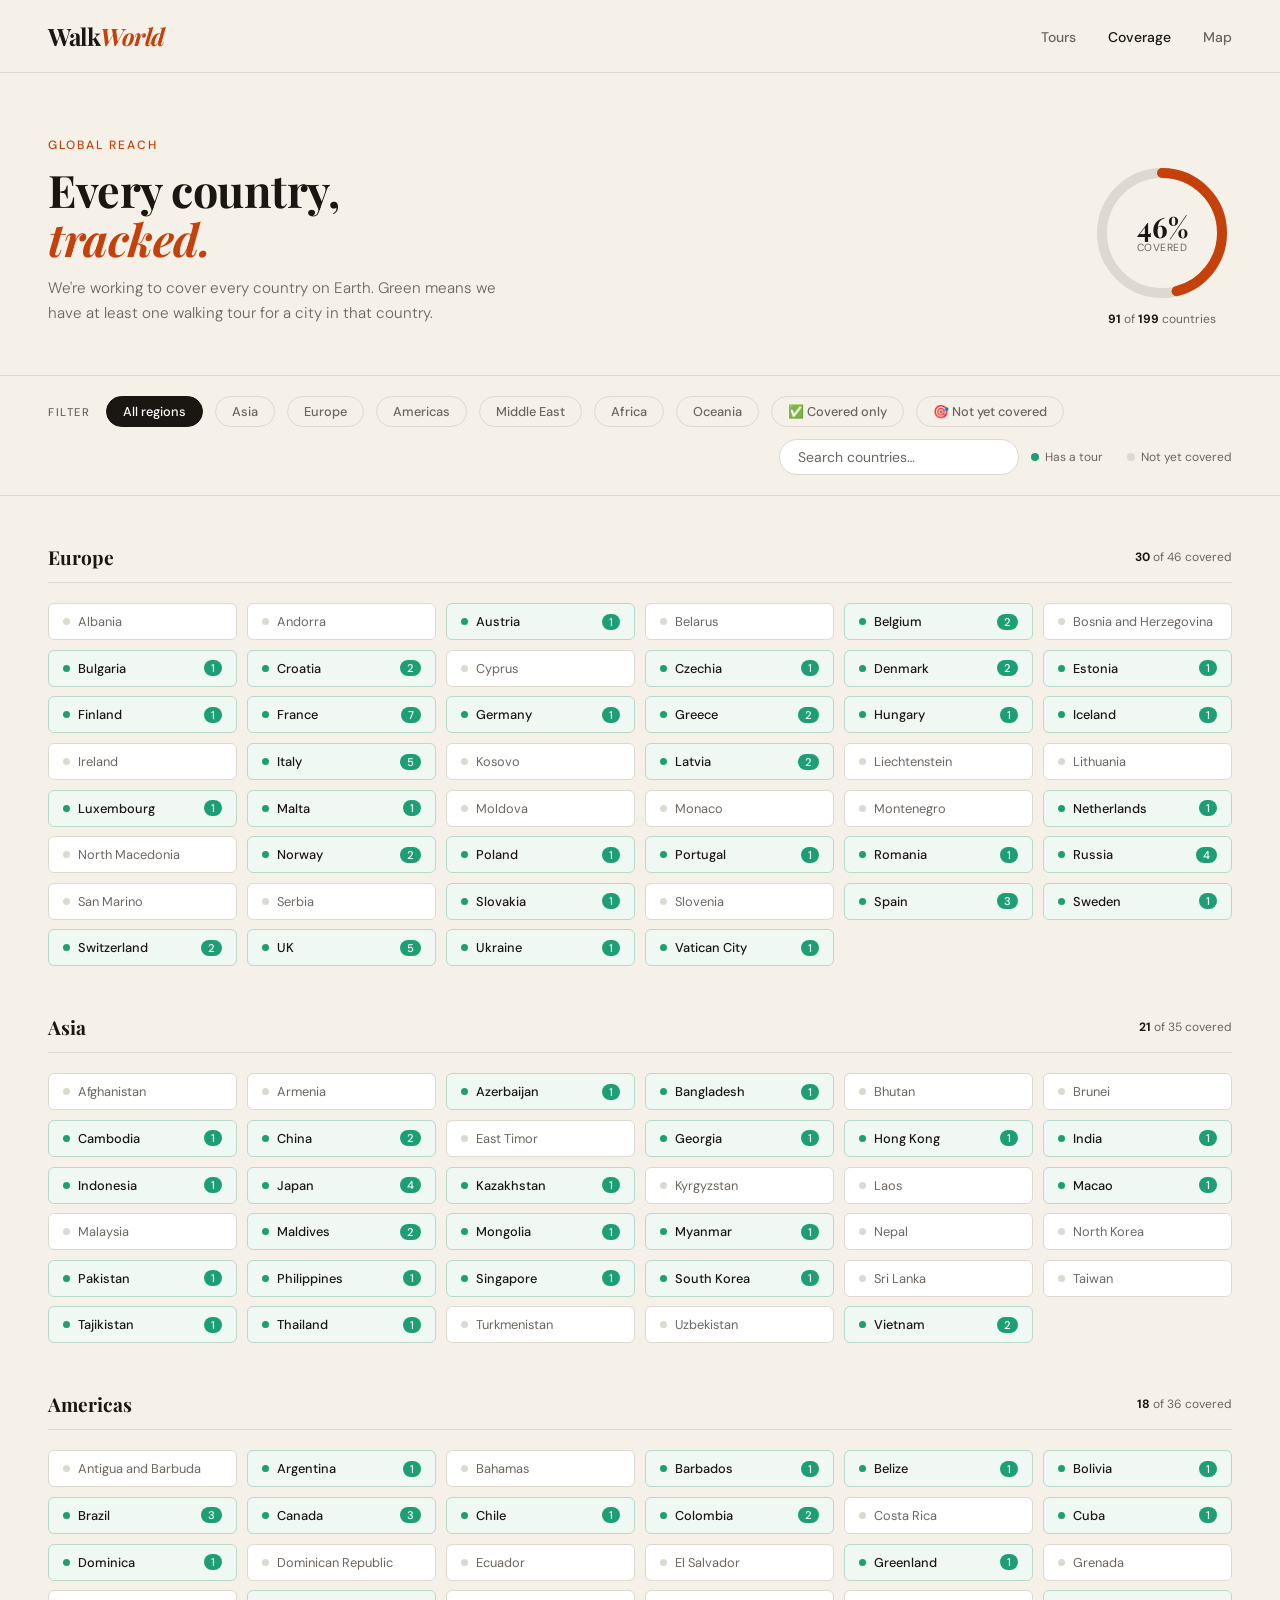
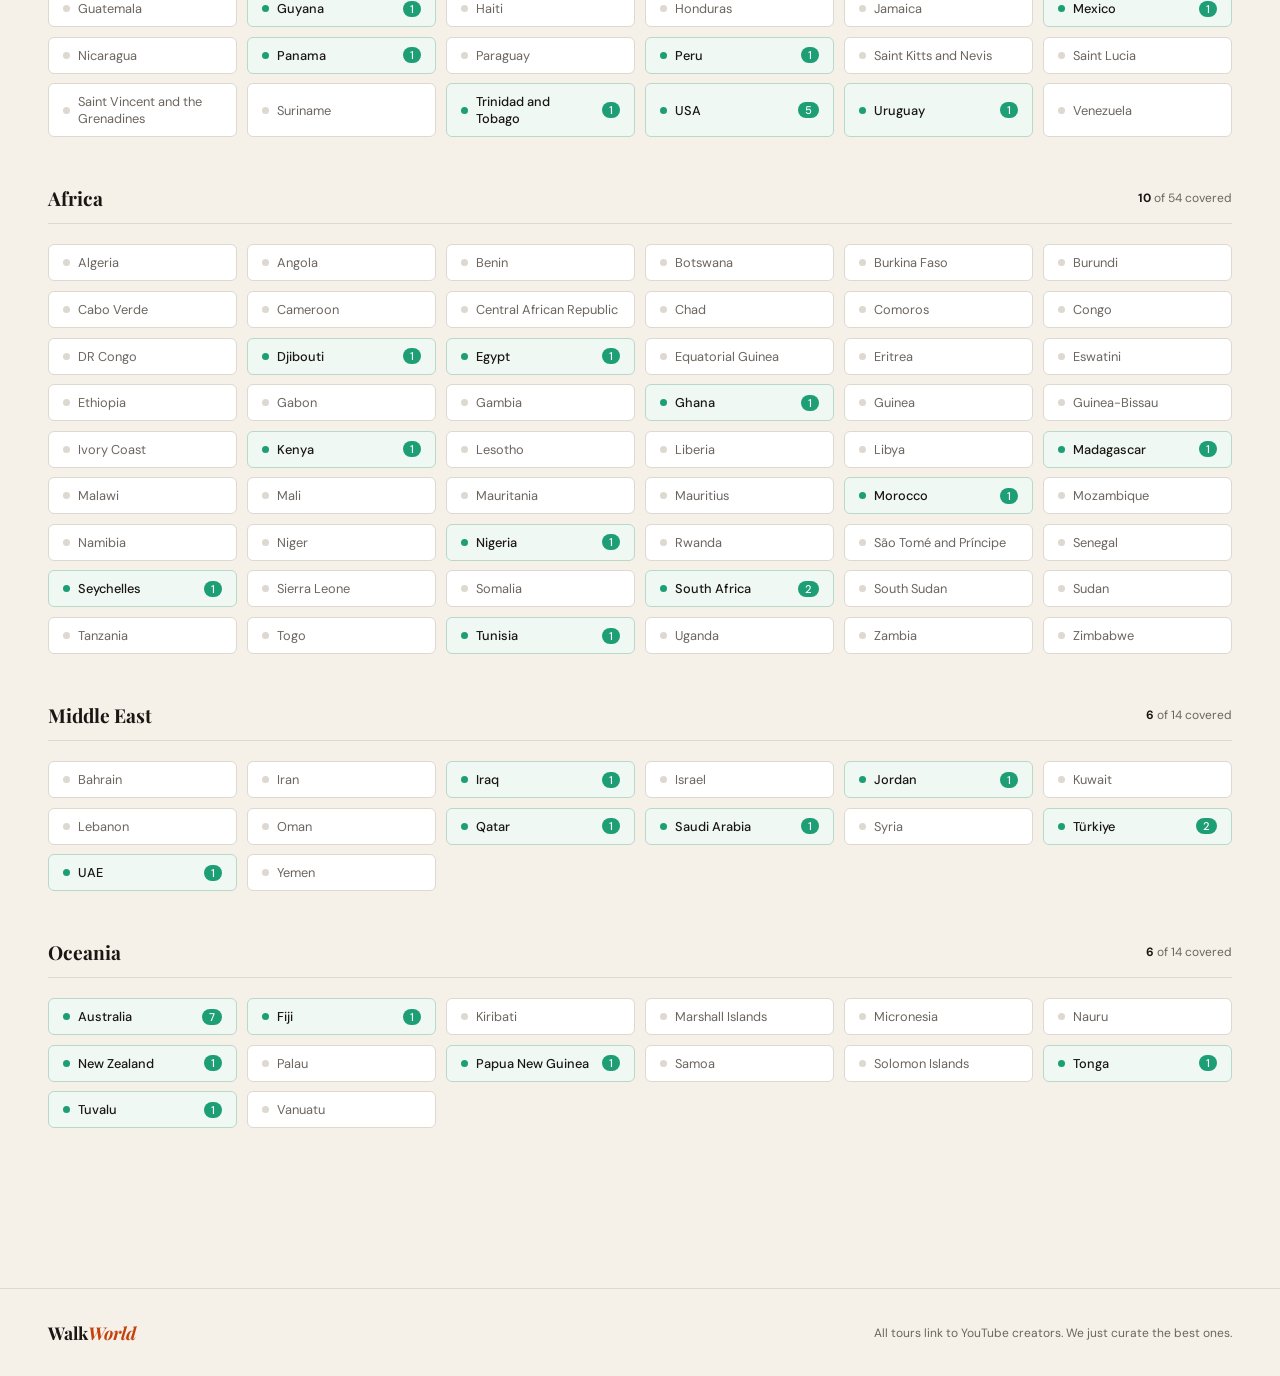
==== commit 267725e2: "update version 3.1.0" ====
--- a/coverage.html
+++ b/coverage.html
@@ -5,472 +5,246 @@
   <meta name="viewport" content="width=device-width, initial-scale=1.0">
   <title>World Coverage — WalkWorld</title>
   <link href="https://fonts.googleapis.com/css2?family=Playfair+Display:ital,wght@0,400;0,700;1,400&family=DM+Sans:wght@300;400;500&display=swap" rel="stylesheet">
-  <link rel="stylesheet" href="styles.css">
   <style>
-    /* ── PAGE-SPECIFIC STYLES ── */
-
-    .coverage-hero {
-      padding: 4rem 3rem 3rem;
-      border-bottom: 1px solid var(--border);
-      display: flex;
-      align-items: flex-end;
-      justify-content: space-between;
-      gap: 2rem;
-      flex-wrap: wrap;
+    :root {
+      --cream: #f5f0e8;
+      --ink: #1a1612;
+      --rust: #c4410c;
+      --rust-light: #f0d5c8;
+      --muted: #6b6560;
+      --border: #ddd8d0;
+      --card-bg: #ffffff;
     }
-
-    .coverage-hero-text p.hero-eyebrow { margin-bottom: 0.75rem; }
-
-    .coverage-hero-title {
-      font-family: 'Playfair Display', serif;
-      font-size: clamp(2rem, 3.5vw, 3rem);
-      font-weight: 700;
-      line-height: 1.1;
-      letter-spacing: -0.5px;
-      margin-bottom: 0.75rem;
-    }
+    * { box-sizing: border-box; margin: 0; padding: 0; }
+    body { font-family: 'DM Sans', sans-serif; background: var(--cream); color: var(--ink); min-height: 100vh; }
+
+    nav { display: flex; align-items: center; justify-content: space-between; padding: 1.25rem 3rem; border-bottom: 1px solid var(--border); background: var(--cream); position: sticky; top: 0; z-index: 200; }
+    .logo { font-family: 'Playfair Display', serif; font-size: 1.5rem; font-weight: 700; letter-spacing: -0.5px; color: var(--ink); text-decoration: none; }
+    .logo span { color: var(--rust); font-style: italic; }
+    .nav-links { display: flex; gap: 2rem; list-style: none; }
+    .nav-links a { font-size: 0.875rem; font-weight: 500; color: var(--muted); text-decoration: none; transition: color 0.2s; }
+    .nav-links a:hover { color: var(--ink); }
+
+    .coverage-hero { padding: 4rem 3rem 3rem; border-bottom: 1px solid var(--border); display: flex; align-items: flex-end; justify-content: space-between; gap: 2rem; flex-wrap: wrap; }
+    .hero-eyebrow { font-size: 0.75rem; font-weight: 500; letter-spacing: 2px; text-transform: uppercase; color: var(--rust); margin-bottom: 0.75rem; }
+    .coverage-hero-title { font-family: 'Playfair Display', serif; font-size: clamp(2rem, 3.5vw, 3rem); font-weight: 700; line-height: 1.1; letter-spacing: -0.5px; margin-bottom: 0.75rem; }
     .coverage-hero-title em { font-style: italic; color: var(--rust); }
-
-    .coverage-hero-desc {
-      font-size: 0.95rem;
-      color: var(--muted);
-      max-width: 480px;
-      line-height: 1.7;
-      font-weight: 300;
-    }
-
-    /* progress ring */
-    .coverage-ring-wrap {
-      display: flex;
-      flex-direction: column;
-      align-items: center;
-      gap: 0.5rem;
-      flex-shrink: 0;
-    }
-    .coverage-ring {
-      position: relative;
-      width: 140px;
-      height: 140px;
-    }
-    .coverage-ring svg {
-      transform: rotate(-90deg);
-      width: 140px;
-      height: 140px;
-    }
-    .coverage-ring circle {
-      fill: none;
-      stroke-width: 10;
-      stroke-linecap: round;
-    }
-    .ring-track  { stroke: var(--border); }
-    .ring-fill   { stroke: var(--rust); transition: stroke-dashoffset 0.8s ease; }
-    .ring-label {
-      position: absolute;
-      inset: 0;
-      display: flex;
-      flex-direction: column;
-      align-items: center;
-      justify-content: center;
-    }
-    .ring-pct {
-      font-family: 'Playfair Display', serif;
-      font-size: 1.75rem;
-      font-weight: 700;
-      color: var(--ink);
-      line-height: 1;
-    }
-    .ring-sub {
-      font-size: 0.65rem;
-      color: var(--muted);
-      letter-spacing: 0.5px;
-      text-transform: uppercase;
-    }
-    .ring-caption {
-      font-size: 0.75rem;
-      color: var(--muted);
-      text-align: center;
-    }
+    .coverage-hero-desc { font-size: 0.95rem; color: var(--muted); max-width: 480px; line-height: 1.7; font-weight: 300; }
+
+    .coverage-ring-wrap { display: flex; flex-direction: column; align-items: center; gap: 0.5rem; flex-shrink: 0; }
+    .coverage-ring { position: relative; width: 140px; height: 140px; }
+    .coverage-ring svg { transform: rotate(-90deg); width: 140px; height: 140px; }
+    .coverage-ring circle { fill: none; stroke-width: 10; stroke-linecap: round; }
+    .ring-track { stroke: var(--border); }
+    .ring-fill { stroke: var(--rust); transition: stroke-dashoffset 0.8s ease; }
+    .ring-label { position: absolute; inset: 0; display: flex; flex-direction: column; align-items: center; justify-content: center; }
+    .ring-pct { font-family: 'Playfair Display', serif; font-size: 1.75rem; font-weight: 700; color: var(--ink); line-height: 1; }
+    .ring-sub { font-size: 0.65rem; color: var(--muted); letter-spacing: 0.5px; text-transform: uppercase; }
+    .ring-caption { font-size: 0.75rem; color: var(--muted); text-align: center; }
     .ring-caption strong { color: var(--ink); }
 
-    /* filter + search bar */
-    .coverage-controls {
-      padding: 1.25rem 3rem;
-      display: flex;
-      align-items: center;
-      gap: 0.75rem;
-      flex-wrap: wrap;
-      border-bottom: 1px solid var(--border);
-    }
-
-    /* region section headings */
-    .region-section { margin-bottom: 3rem; }
-
-    .region-heading {
-      display: flex;
-      align-items: center;
-      justify-content: space-between;
-      margin-bottom: 1.25rem;
-      padding-bottom: 0.75rem;
-      border-bottom: 1px solid var(--border);
-    }
-
-    .region-heading h2 {
-      font-family: 'Playfair Display', serif;
-      font-size: 1.2rem;
-      font-weight: 700;
-    }
-
-    .region-tally {
-      font-size: 0.75rem;
-      color: var(--muted);
-    }
-    .region-tally strong { color: var(--ink); }
-
-    /* country grid */
-    .country-grid {
-      display: grid;
-      grid-template-columns: repeat(auto-fill, minmax(180px, 1fr));
-      gap: 0.6rem;
-    }
-
-    /* country pill */
-    .country-pill {
-      display: flex;
-      align-items: center;
-      gap: 8px;
-      padding: 9px 14px;
-      border-radius: 6px;
-      border: 1px solid var(--border);
-      background: var(--card-bg);
-      font-size: 0.8rem;
-      font-weight: 400;
-      color: var(--muted);
-      cursor: default;
-      transition: all 0.15s;
-      position: relative;
-      overflow: hidden;
-    }
-
-    /* covered state */
-    .country-pill.covered {
-      border-color: #b8d9c8;
-      background: #f0f8f4;
-      color: var(--ink);
-      font-weight: 500;
-      cursor: pointer;
-    }
-    .country-pill.covered:hover {
-      border-color: #1D9E75;
-      box-shadow: 0 2px 12px rgba(29,158,117,0.12);
-      transform: translateY(-1px);
-    }
-
-    .pill-dot {
-      width: 7px;
-      height: 7px;
-      border-radius: 50%;
-      flex-shrink: 0;
-      background: var(--border);
-    }
-    .country-pill.covered .pill-dot {
-      background: #1D9E75;
-    }
-
-    .pill-name { flex: 1; }
-
-    .pill-count {
-      font-size: 0.7rem;
-      font-weight: 500;
-      background: #1D9E75;
-      color: #fff;
-      border-radius: 100px;
-      padding: 1px 7px;
-      white-space: nowrap;
-    }
-
-    /* tooltip on covered pills */
-    .pill-tooltip {
-      display: none;
-      position: absolute;
-      bottom: calc(100% + 6px);
-      left: 50%;
-      transform: translateX(-50%);
-      background: var(--ink);
-      color: #fff;
-      font-size: 0.7rem;
-      font-weight: 400;
-      padding: 6px 10px;
-      border-radius: 4px;
-      white-space: nowrap;
-      z-index: 10;
-      pointer-events: none;
-      max-width: 220px;
-      white-space: normal;
-      text-align: center;
-      line-height: 1.4;
-    }
-    .pill-tooltip::after {
-      content: '';
-      position: absolute;
-      top: 100%;
-      left: 50%;
-      transform: translateX(-50%);
-      border: 5px solid transparent;
-      border-top-color: var(--ink);
-    }
-    .country-pill.covered:hover .pill-tooltip { display: block; }
-
-    /* uncovered search hide */
-    .country-pill.hidden { display: none; }
-
-    /* empty region message */
-    .region-empty {
-      font-size: 0.85rem;
-      color: var(--muted);
-      padding: 1rem 0;
-    }
-
-    /* legend */
-    .legend {
-      display: flex;
-      align-items: center;
-      gap: 1.5rem;
-      font-size: 0.75rem;
-      color: var(--muted);
-      margin-left: auto;
-    }
+    .coverage-controls { padding: 1.25rem 3rem; display: flex; align-items: center; gap: 0.75rem; flex-wrap: wrap; border-bottom: 1px solid var(--border); }
+    .filter-label { font-size: 0.7rem; font-weight: 500; letter-spacing: 1.5px; text-transform: uppercase; color: var(--muted); white-space: nowrap; margin-right: 0.25rem; }
+    .filter-btn { font-family: 'DM Sans', sans-serif; font-size: 0.8rem; font-weight: 500; padding: 6px 16px; border-radius: 100px; border: 1px solid var(--border); background: transparent; color: var(--muted); cursor: pointer; white-space: nowrap; transition: all 0.2s; }
+    .filter-btn:hover { border-color: var(--ink); color: var(--ink); }
+    .filter-btn.active { background: var(--ink); border-color: var(--ink); color: #fff; }
+    .search-input { font-family: 'DM Sans', sans-serif; font-size: 0.875rem; padding: 8px 18px; border: 1px solid var(--border); border-radius: 100px; background: #fff; color: var(--ink); width: 240px; outline: none; transition: border-color 0.2s; margin-left: auto; }
+    .search-input:focus { border-color: var(--ink); }
+    .search-input::placeholder { color: var(--muted); }
+    .legend { display: flex; align-items: center; gap: 1.5rem; font-size: 0.75rem; color: var(--muted); }
     .legend-item { display: flex; align-items: center; gap: 6px; }
     .legend-dot { width: 8px; height: 8px; border-radius: 50%; }
-    .legend-dot.covered   { background: #1D9E75; }
+    .legend-dot.covered { background: #1D9E75; }
     .legend-dot.uncovered { background: var(--border); }
 
     .coverage-main { padding: 3rem; }
+    .region-section { margin-bottom: 3rem; }
+    .region-heading { display: flex; align-items: center; justify-content: space-between; margin-bottom: 1.25rem; padding-bottom: 0.75rem; border-bottom: 1px solid var(--border); }
+    .region-heading h2 { font-family: 'Playfair Display', serif; font-size: 1.2rem; font-weight: 700; }
+    .region-tally { font-size: 0.75rem; color: var(--muted); }
+    .region-tally strong { color: var(--ink); }
+    .country-grid { display: grid; grid-template-columns: repeat(auto-fill, minmax(180px, 1fr)); gap: 0.6rem; }
+    .country-pill { display: flex; align-items: center; gap: 8px; padding: 9px 14px; border-radius: 6px; border: 1px solid var(--border); background: var(--card-bg); font-size: 0.8rem; font-weight: 400; color: var(--muted); cursor: default; transition: all 0.15s; position: relative; overflow: visible; }
+    .country-pill.covered { border-color: #b8d9c8; background: #f0f8f4; color: var(--ink); font-weight: 500; cursor: pointer; }
+    .country-pill.covered:hover { border-color: #1D9E75; box-shadow: 0 2px 12px rgba(29,158,117,0.12); transform: translateY(-1px); }
+    .pill-dot { width: 7px; height: 7px; border-radius: 50%; flex-shrink: 0; background: var(--border); }
+    .country-pill.covered .pill-dot { background: #1D9E75; }
+    .pill-name { flex: 1; }
+    .pill-count { font-size: 0.7rem; font-weight: 500; background: #1D9E75; color: #fff; border-radius: 100px; padding: 1px 7px; white-space: nowrap; }
+    .pill-tooltip { display: none; position: absolute; bottom: calc(100% + 6px); left: 50%; transform: translateX(-50%); background: var(--ink); color: #fff; font-size: 0.7rem; padding: 6px 10px; border-radius: 4px; white-space: nowrap; z-index: 10; pointer-events: none; max-width: 220px; white-space: normal; text-align: center; line-height: 1.4; }
+    .pill-tooltip::after { content: ''; position: absolute; top: 100%; left: 50%; transform: translateX(-50%); border: 5px solid transparent; border-top-color: var(--ink); }
+    .country-pill.covered:hover .pill-tooltip { display: block; }
+    .region-empty { font-size: 0.85rem; color: var(--muted); padding: 1rem 0; }
+
+    footer { border-top: 1px solid var(--border); padding: 2rem 3rem; display: flex; align-items: center; justify-content: space-between; margin-top: 4rem; }
+    .footer-logo { font-family: 'Playfair Display', serif; font-size: 1.1rem; font-weight: 700; color: var(--ink); }
+    .footer-logo span { color: var(--rust); font-style: italic; }
+    .footer-note { font-size: 0.75rem; color: var(--muted); }
 
     @media (max-width: 768px) {
-      .coverage-hero    { padding: 2.5rem 1.25rem 2rem; }
+      nav { padding: 1rem 1.25rem; }
+      .nav-links { display: none; }
+      .coverage-hero { padding: 2.5rem 1.25rem 2rem; }
       .coverage-controls { padding: 1rem 1.25rem; }
-      .coverage-main    { padding: 2rem 1.25rem; }
-      .country-grid     { grid-template-columns: repeat(auto-fill, minmax(140px, 1fr)); }
+      .coverage-main { padding: 2rem 1.25rem; }
+      .country-grid { grid-template-columns: repeat(auto-fill, minmax(140px, 1fr)); }
       .coverage-ring-wrap { display: none; }
-      .legend           { display: none; }
+      .legend { display: none; }
+      .search-input { width: 100%; margin-left: 0; }
+      footer { flex-direction: column; gap: 0.5rem; text-align: center; padding: 1.5rem; }
     }
   </style>
 </head>
 <body>
 
-  <!-- NAV -->
-  <nav>
-    <a href="index.html" class="logo">Walk<span>World</span></a>
-    <ul class="nav-links">
-      <li><a href="index.html">Tours</a></li>
-      <li><a href="coverage.html" style="color:var(--ink)">Coverage</a></li>
-      <li><a href="map.html">Map</a></li>
-    </ul>
-  </nav>
-
-  <!-- HERO -->
-  <div class="coverage-hero">
-    <div class="coverage-hero-text">
-      <p class="hero-eyebrow">Global reach</p>
-      <h1 class="coverage-hero-title">Every country,<br><em>tracked.</em></h1>
-      <p class="coverage-hero-desc">
-        We're working to cover every country on Earth. Green means we have at least one walking tour for a city in that country.
-      </p>
+<nav>
+  <a href="index.html" class="logo">Walk<span>World</span></a>
+  <ul class="nav-links">
+    <li><a href="index.html">Tours</a></li>
+    <li><a href="coverage.html" style="color:var(--ink)">Coverage</a></li>
+    <li><a href="map.html">Map</a></li>
+  </ul>
+</nav>
+
+<div class="coverage-hero">
+  <div class="coverage-hero-text">
+    <p class="hero-eyebrow">Global reach</p>
+    <h1 class="coverage-hero-title">Every country,<br><em>tracked.</em></h1>
+    <p class="coverage-hero-desc">We're working to cover every country on Earth. Green means we have at least one walking tour for a city in that country.</p>
+  </div>
+  <div class="coverage-ring-wrap">
+    <div class="coverage-ring">
+      <svg viewBox="0 0 140 140">
+        <circle class="ring-track" cx="70" cy="70" r="60"/>
+        <circle class="ring-fill" cx="70" cy="70" r="60" id="ringFill"/>
+      </svg>
+      <div class="ring-label">
+        <span class="ring-pct" id="ringPct">0%</span>
+        <span class="ring-sub">covered</span>
+      </div>
     </div>
-    <div class="coverage-ring-wrap">
-      <div class="coverage-ring">
-        <svg viewBox="0 0 140 140">
-          <circle class="ring-track" cx="70" cy="70" r="60" />
-          <circle class="ring-fill"  cx="70" cy="70" r="60" id="ringFill" />
-        </svg>
-        <div class="ring-label">
-          <span class="ring-pct" id="ringPct">0%</span>
-          <span class="ring-sub">covered</span>
-        </div>
+    <p class="ring-caption"><strong id="coveredCount">0</strong> of <strong id="totalCount">0</strong> countries</p>
+  </div>
+</div>
+
+<div class="coverage-controls">
+  <span class="filter-label">Filter</span>
+  <button class="filter-btn active" onclick="setRegion('all', this)">All regions</button>
+  <button class="filter-btn" onclick="setRegion('asia', this)">Asia</button>
+  <button class="filter-btn" onclick="setRegion('europe', this)">Europe</button>
+  <button class="filter-btn" onclick="setRegion('americas', this)">Americas</button>
+  <button class="filter-btn" onclick="setRegion('middleeast', this)">Middle East</button>
+  <button class="filter-btn" onclick="setRegion('africa', this)">Africa</button>
+  <button class="filter-btn" onclick="setRegion('oceania', this)">Oceania</button>
+  <button class="filter-btn" onclick="setRegion('covered', this)">✅ Covered only</button>
+  <button class="filter-btn" onclick="setRegion('uncovered', this)">🎯 Not yet covered</button>
+  <input class="search-input" type="text" id="countrySearch" placeholder="Search countries…" oninput="renderCoverage()">
+  <div class="legend">
+    <div class="legend-item"><div class="legend-dot covered"></div> Has a tour</div>
+    <div class="legend-item"><div class="legend-dot uncovered"></div> Not yet covered</div>
+  </div>
+</div>
+
+<main class="coverage-main" id="coverageMain"></main>
+
+<footer>
+  <div class="footer-logo">Walk<span>World</span></div>
+  <p class="footer-note">All tours link to YouTube creators. We just curate the best ones.</p>
+</footer>
+
+<script src="data.js"></script>
+
+<script>
+/* ── LOGIC ── */
+const REGION_LABELS = { asia:'Asia', europe:'Europe', americas:'Americas', middleeast:'Middle East', africa:'Africa', oceania:'Oceania' };
+const REGION_ORDER  = ['europe','asia','americas','africa','middleeast','oceania'];
+let activeRegion = 'all';
+
+function buildCoverageMap() {
+  const map = {};
+  tours.forEach(t => {
+    const key = t.country.trim().toLowerCase();
+    if (!map[key]) map[key] = [];
+    map[key].push(t);
+  });
+  return map;
+}
+
+function setRegion(region, btn) {
+  activeRegion = region;
+  document.querySelectorAll('.filter-btn').forEach(b => b.classList.remove('active'));
+  btn.classList.add('active');
+  renderCoverage();
+}
+
+function updateRing(covered, total) {
+  const pct  = total ? Math.round((covered / total) * 100) : 0;
+  const circ = 2 * Math.PI * 60;
+  const fill = document.getElementById('ringFill');
+  fill.style.strokeDasharray  = circ;
+  fill.style.strokeDashoffset = circ - (pct / 100) * circ;
+  document.getElementById('ringPct').textContent      = pct + '%';
+  document.getElementById('coveredCount').textContent = covered;
+  document.getElementById('totalCount').textContent   = total;
+}
+
+function renderCoverage() {
+  const coverageMap  = buildCoverageMap();
+  const search       = document.getElementById('countrySearch').value.trim().toLowerCase();
+  const main         = document.getElementById('coverageMain');
+  const regionsToShow = (activeRegion === 'all' || activeRegion === 'covered' || activeRegion === 'uncovered')
+    ? REGION_ORDER : [activeRegion];
+
+  let totalShown = 0, coveredShown = 0, html = '';
+
+  regionsToShow.forEach(region => {
+    let countries = ALL_COUNTRIES.filter(c => c.region === region);
+    if (activeRegion === 'covered')   countries = countries.filter(c => coverageMap[c.name.toLowerCase()]);
+    if (activeRegion === 'uncovered') countries = countries.filter(c => !coverageMap[c.name.toLowerCase()]);
+    if (search) countries = countries.filter(c => c.name.toLowerCase().includes(search));
+    if (!countries.length) return;
+
+    const coveredInRegion = countries.filter(c => coverageMap[c.name.toLowerCase()]).length;
+    totalShown   += countries.length;
+    coveredShown += coveredInRegion;
+
+    const pills = countries.map(c => {
+      const key      = c.name.toLowerCase();
+      const tourList = coverageMap[key] || [];
+      const isCovered = tourList.length > 0;
+      const tooltip  = isCovered ? `${tourList.length} tour${tourList.length > 1 ? 's' : ''}` : '';
+      return `<div class="country-pill ${isCovered ? 'covered' : ''}" ${isCovered ? `onclick="goToTours('${c.name}')"` : ''}>
+        <span class="pill-dot"></span>
+        <span class="pill-name">${c.name}</span>
+        ${isCovered ? `<span class="pill-count">${tourList.length}</span>` : ''}
+        ${isCovered ? `<span class="pill-tooltip">${tooltip}</span>` : ''}
+      </div>`;
+    }).join('');
+
+    html += `<div class="region-section">
+      <div class="region-heading">
+        <h2>${REGION_LABELS[region]}</h2>
+        <span class="region-tally"><strong>${coveredInRegion}</strong> of ${countries.length} covered</span>
       </div>
-      <p class="ring-caption"><strong id="coveredCount">0</strong> of <strong id="totalCount">0</strong> countries</p>
-    </div>
-  </div>
-
-  <!-- CONTROLS -->
-  <div class="coverage-controls">
-    <span class="filter-label">Filter</span>
-    <button class="filter-btn active" onclick="setRegion('all', this)">All regions</button>
-    <button class="filter-btn" onclick="setRegion('asia', this)">Asia</button>
-    <button class="filter-btn" onclick="setRegion('europe', this)">Europe</button>
-    <button class="filter-btn" onclick="setRegion('americas', this)">Americas</button>
-    <button class="filter-btn" onclick="setRegion('middleeast', this)">Middle East</button>
-    <button class="filter-btn" onclick="setRegion('africa', this)">Africa</button>
-    <button class="filter-btn" onclick="setRegion('oceania', this)">Oceania</button>
-    <button class="filter-btn" onclick="setRegion('covered', this)">✅ Covered only</button>
-    <button class="filter-btn" onclick="setRegion('uncovered', this)">🎯 Not yet covered</button>
-    <input class="search-input" type="text" id="countrySearch" placeholder="Search countries…" oninput="renderCoverage()">
-    <div class="legend">
-      <div class="legend-item"><div class="legend-dot covered"></div> Has a tour</div>
-      <div class="legend-item"><div class="legend-dot uncovered"></div> Not yet covered</div>
-    </div>
-  </div>
-
-  <!-- COUNTRY GRID -->
-  <main class="coverage-main" id="coverageMain"></main>
-
-  <!-- FOOTER -->
-  <footer>
-    <div class="footer-logo">Walk<span>World</span></div>
-    <p class="footer-note">All tours link to YouTube creators. We just curate the best ones.</p>
-  </footer>
-
-  <script src="countries.js"></script>
-  <script src="app.js"></script>
-  <script>
-    /* ── Build a map of country → tours[] from app.js data ── */
-    function buildCoverageMap() {
-      const map = {};
-      tours.forEach(t => {
-        const key = t.country.trim().toLowerCase();
-        if (!map[key]) map[key] = [];
-        map[key].push(t);
-      });
-      return map;
-    }
-
-    const REGION_LABELS = {
-      asia:       'Asia',
-      europe:     'Europe',
-      americas:   'Americas',
-      middleeast: 'Middle East',
-      africa:     'Africa',
-      oceania:    'Oceania',
-    };
-
-    const REGION_ORDER = ['europe', 'asia', 'americas', 'africa', 'middleeast', 'oceania'];
-
-    let activeRegion = 'all';
-
-    function setRegion(region, btn) {
-      activeRegion = region;
-      document.querySelectorAll('.filter-btn').forEach(b => b.classList.remove('active'));
-      btn.classList.add('active');
-      renderCoverage();
-    }
-
-    /* ── Update the SVG progress ring ── */
-    function updateRing(covered, total) {
-      const pct       = total ? Math.round((covered / total) * 100) : 0;
-      const r         = 60;
-      const circ      = 2 * Math.PI * r;
-      const offset    = circ - (pct / 100) * circ;
-
-      const fill = document.getElementById('ringFill');
-      fill.style.strokeDasharray  = circ;
-      fill.style.strokeDashoffset = offset;
-
-      document.getElementById('ringPct').textContent      = pct + '%';
-      document.getElementById('coveredCount').textContent = covered;
-      document.getElementById('totalCount').textContent   = total;
-    }
-
-    /* ── Main render ── */
-    function renderCoverage() {
-      const coverageMap = buildCoverageMap();
-      const search      = document.getElementById('countrySearch').value.trim().toLowerCase();
-      const main        = document.getElementById('coverageMain');
-
-      /* Determine which regions to show */
-      const regionsToShow =
-        (activeRegion === 'all' || activeRegion === 'covered' || activeRegion === 'uncovered')
-          ? REGION_ORDER
-          : [activeRegion];
-
-      let totalShown   = 0;
-      let coveredShown = 0;
-      let html         = '';
-
-      regionsToShow.forEach(region => {
-        let countries = ALL_COUNTRIES.filter(c => c.region === region);
-
-        /* Apply covered / uncovered filter */
-        if (activeRegion === 'covered') {
-          countries = countries.filter(c => coverageMap[c.name.toLowerCase()]);
-        } else if (activeRegion === 'uncovered') {
-          countries = countries.filter(c => !coverageMap[c.name.toLowerCase()]);
-        }
-
-        /* Apply search */
-        if (search) {
-          countries = countries.filter(c => c.name.toLowerCase().includes(search));
-        }
-
-        if (!countries.length) return;
-
-        const coveredInRegion = countries.filter(c => coverageMap[c.name.toLowerCase()]).length;
-        totalShown   += countries.length;
-        coveredShown += coveredInRegion;
-
-        const pills = countries.map(c => {
-          const key        = c.name.toLowerCase();
-          const tourList   = coverageMap[key] || [];
-          const isCovered  = tourList.length > 0;
-          const cityNames  = [...new Set(tourList.map(t => t.city))].join(', ');
-          const tourWord   = tourList.length === 1 ? 'tour' : 'tours';
-          const tooltip    = isCovered
-            ? `${tourList.length} ${tourWord} · ${cityNames}`
-            : '';
-
-          return `
-            <div class="country-pill ${isCovered ? 'covered' : ''}"
-                 ${isCovered ? `onclick="goToTours('${c.name}')" title=""` : ''}>
-              <span class="pill-dot"></span>
-              <span class="pill-name">${c.name}</span>
-              ${isCovered ? `<span class="pill-count">${tourList.length}</span>` : ''}
-              ${isCovered ? `<span class="pill-tooltip">${tooltip}</span>` : ''}
-            </div>`;
-        }).join('');
-
-        html += `
-          <div class="region-section">
-            <div class="region-heading">
-              <h2>${REGION_LABELS[region]}</h2>
-              <span class="region-tally">
-                <strong>${coveredInRegion}</strong> of ${countries.length} covered
-              </span>
-            </div>
-            <div class="country-grid">${pills}</div>
-          </div>`;
-      });
-
-      main.innerHTML = html || `<p class="region-empty">No countries match your search.</p>`;
-
-      /* Update ring with global (unfiltered) stats for all/covered/uncovered,
-         or region-specific stats when a region is selected */
-      if (activeRegion === 'all' || activeRegion === 'covered' || activeRegion === 'uncovered') {
-        const allTotal   = ALL_COUNTRIES.length;
-        const allCovered = ALL_COUNTRIES.filter(c => coverageMap[c.name.toLowerCase()]).length;
-        updateRing(allCovered, allTotal);
-      } else {
-        updateRing(coveredShown, totalShown);
-      }
-    }
-
-    /* ── Navigate back to tours page filtered by country ── */
-    function goToTours(countryName) {
-      /* Pass the country as a search param so index.html can pre-fill the search */
-      window.location.href = `index.html?search=${encodeURIComponent(countryName)}`;
-    }
-
-    /* ── On index.html, pick up the ?search= param ── */
-    (function applySearchParam() {
-      if (!document.getElementById('searchInput')) return; // not on index page
-      const params = new URLSearchParams(window.location.search);
-      const q = params.get('search');
-      if (q) {
-        document.getElementById('searchInput').value = q;
-        searchTerm = q.toLowerCase();
-        render();
-      }
-    })();
-
-    renderCoverage();
-  </script>
+      <div class="country-grid">${pills}</div>
+    </div>`;
+  });
+
+  main.innerHTML = html || '<p class="region-empty">No countries match your search.</p>';
+
+  if (activeRegion === 'all' || activeRegion === 'covered' || activeRegion === 'uncovered') {
+    const allCovered = ALL_COUNTRIES.filter(c => coverageMap[c.name.toLowerCase()]).length;
+    updateRing(allCovered, ALL_COUNTRIES.length);
+  } else {
+    updateRing(coveredShown, totalShown);
+  }
+}
+
+function goToTours(countryName) {
+  window.location.href = `index.html?search=${encodeURIComponent(countryName)}`;
+}
+
+renderCoverage();
+</script>
 </body>
 </html>
